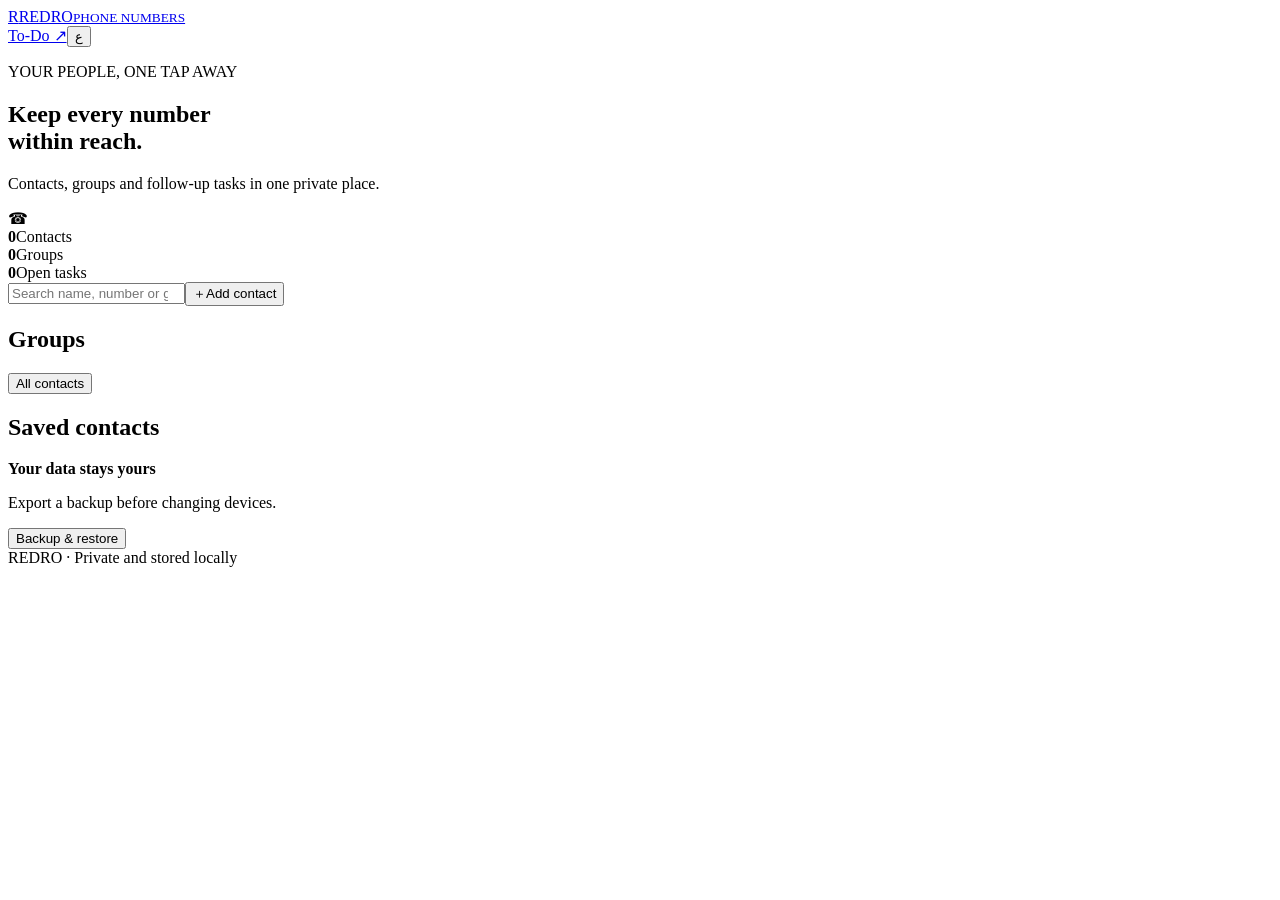
==== phone-numbers-manager/index.html @ ba922f80 "Add Redro Phone Numbers Manager" ====
<!doctype html>
<html lang="en">
<head>
<meta charset="utf-8">
<meta name="viewport" content="width=device-width,initial-scale=1,viewport-fit=cover">
<meta name="theme-color" content="#d92332">
<meta name="description" content="Redro Phone Numbers Manager">
<title>Redro Phone Numbers Manager</title>
<link rel="manifest" href="./manifest.webmanifest">
<link rel="icon" href="./icons/icon.svg" type="image/svg+xml">
<link rel="stylesheet" href="./styles.css">
</head>
<body>
<div class="shell">
<header class="topbar"><a class="brand" href="./"><span class="brandmark">R</span><span>REDRO<small>PHONE NUMBERS</small></span></a><div class="top-actions"><a class="todo-link" href="../">To-Do ↗</a><button id="languageBtn" class="icon-btn" type="button">ع</button><button id="installBtn" class="icon-btn" type="button" hidden>＋</button></div></header>
<main>
<section class="hero"><div><p class="eyebrow" data-i18n="eyebrow">YOUR PEOPLE, ONE TAP AWAY</p><h1 data-i18n="headline">Keep every number<br><span>within reach.</span></h1><p class="sub" data-i18n="subtitle">Contacts, groups and follow-up tasks in one private place.</p></div><div class="hero-mark">☎</div></section>
<section class="stats"><article><b id="totalCount">0</b><span data-i18n="contacts">Contacts</span></article><article><b id="groupCount">0</b><span data-i18n="groups">Groups</span></article><article><b id="openTaskCount">0</b><span data-i18n="openTasks">Open tasks</span></article></section>
<section class="toolbar"><input id="searchInput" type="search" data-i18n-placeholder="search" placeholder="Search name, number or group"><button id="addBtn" class="primary" type="button"><span>＋</span><span data-i18n="addContact">Add contact</span></button></section>
<section class="group-section"><div class="section-title"><h2 data-i18n="groups">Groups</h2><button id="allGroupsBtn" class="text-btn" data-i18n="allGroups">All contacts</button></div><div id="groupChips" class="chips"></div></section>
<section class="contacts-section"><div class="section-title"><h2 data-i18n="savedContacts">Saved contacts</h2><span id="resultsLabel" class="muted"></span></div><div id="contactList" class="contact-list"></div></section>
<section class="backup-row"><div><strong data-i18n="backupTitle">Your data stays yours</strong><p data-i18n="backupDesc">Export a backup before changing devices.</p></div><button id="manageDataBtn" class="secondary" data-i18n="backup">Backup & restore</button></section>
</main>
<footer>REDRO <span>·</span> <span data-i18n="local">Private and stored locally</span></footer>
</div>
<dialog id="contactDialog" class="dialog"><form id="contactForm" method="dialog"><div class="dialog-head"><div><p class="eyebrow" data-i18n="contactDetails">CONTACT DETAILS</p><h2 id="contactDialogTitle" data-i18n="newContact">New contact</h2></div><button type="button" class="close-btn" data-close="contactDialog">×</button></div><input id="contactId" type="hidden"><label><span data-i18n="name">Name</span><input id="nameInput" maxlength="90" required autocomplete="name"></label><label><span data-i18n="phone">Phone number</span><input id="phoneInput" type="tel" maxlength="40" required autocomplete="tel"></label><label><span data-i18n="group">Group</span><input id="groupInput" list="groupOptions" maxlength="50" placeholder="e.g. Printing shops"><datalist id="groupOptions"></datalist></label><label><span data-i18n="notes">Notes (optional)</span><textarea id="notesInput" rows="2" maxlength="300"></textarea></label><p id="formError" class="error"></p><div class="dialog-actions"><button type="button" class="secondary" data-close="contactDialog" data-i18n="cancel">Cancel</button><button type="submit" class="primary" data-i18n="save">Save contact</button></div></form></dialog>
<dialog id="taskDialog" class="dialog"><form id="taskForm" method="dialog"><div class="dialog-head"><div><p class="eyebrow" data-i18n="todoLink">REDRO TO-DO</p><h2 data-i18n="newTask">New follow-up task</h2><p id="taskContactName" class="muted"></p></div><button type="button" class="close-btn" data-close="taskDialog">×</button></div><input id="taskContactId" type="hidden"><label><span data-i18n="taskTitle">What do you need to do?</span><input id="taskTitle" maxlength="160" required></label><div class="field-row"><label><span data-i18n="dueDate">Due date</span><input id="taskDate" type="date"></label><label><span data-i18n="priority">Priority</span><select id="taskPriority"><option value="low">Low</option><option value="medium" selected>Medium</option><option value="high">High</option></select></label></div><p class="task-hint" data-i18n="taskHint">This task will appear in Redro To-Do and stay linked to this contact.</p><div class="dialog-actions"><button type="button" class="secondary" data-close="taskDialog" data-i18n="cancel">Cancel</button><button type="submit" class="primary" data-i18n="addToTodo">Add to To-Do</button></div></form></dialog>
<dialog id="backupDialog" class="dialog"><div class="dialog-head"><div><p class="eyebrow" data-i18n="yourData">YOUR DATA</p><h2 data-i18n="backup">Backup & restore</h2></div><button type="button" class="close-btn" data-close="backupDialog">×</button></div><p class="muted" data-i18n="backupLong">Contacts are stored locally in your browser. Export a backup before switching devices.</p><div class="backup-actions"><button id="exportBtn" class="primary" data-i18n="export">Export backup</button><label class="secondary file-label"><span data-i18n="import">Import backup</span><input id="importInput" type="file" accept=".json,application/json"></label></div><div class="import-mode"><label><input type="radio" name="importMode" value="merge" checked><span data-i18n="merge">Merge with current contacts</span></label><label><input type="radio" name="importMode" value="replace"><span data-i18n="replace">Replace all contacts</span></label></div><p id="backupError" class="error"></p></dialog>
<div id="toast" class="toast" role="status"></div>
<script src="./app.js" defer></script>
</body>
</html>
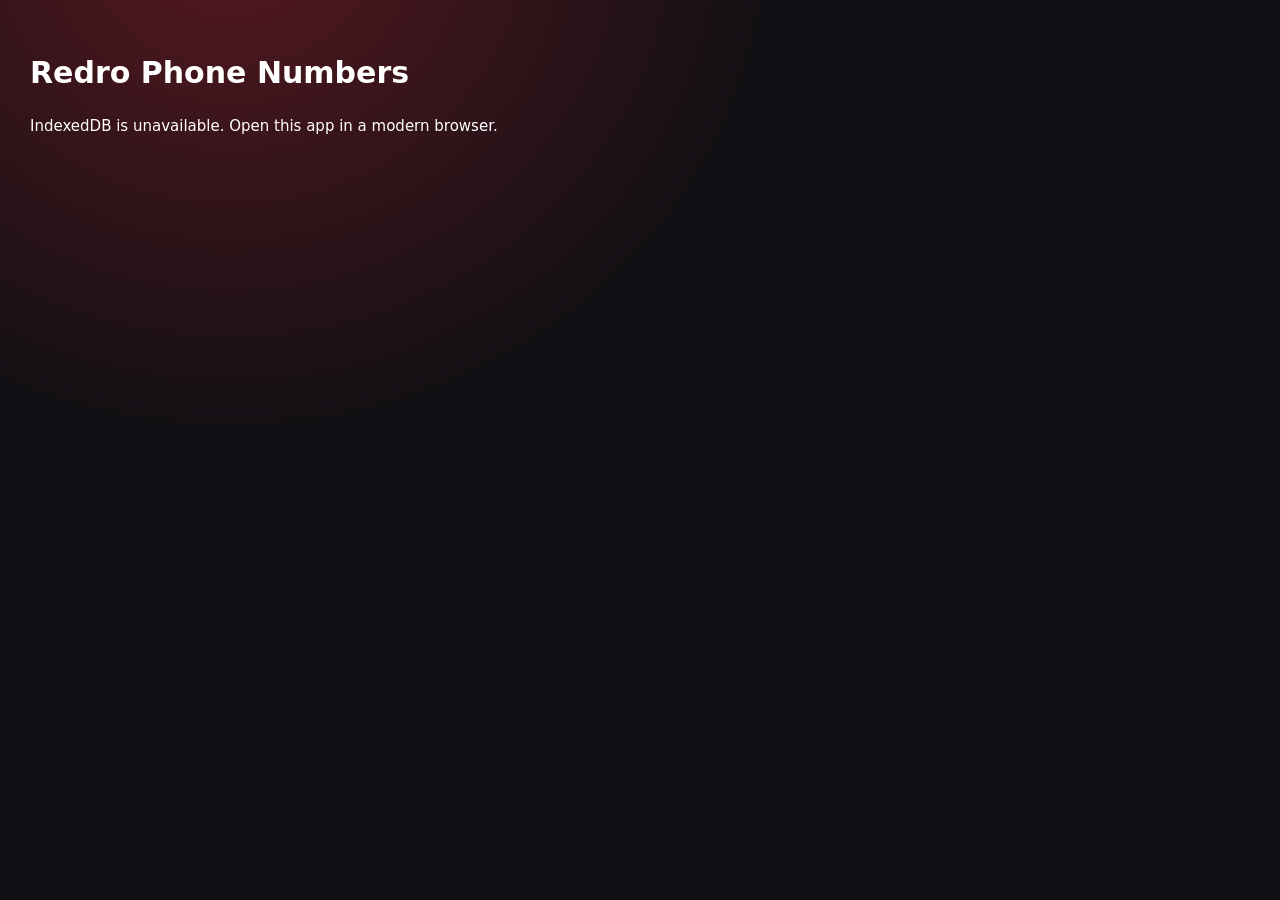
==== commit d21d49f3: "Simplify phone directory fields and add phone contact picker" ====
--- a/phone-numbers-manager/index.html
+++ b/phone-numbers-manager/index.html
@@ -15,15 +15,15 @@
 <header class="topbar"><a class="brand" href="./"><span class="brandmark">R</span><span>REDRO<small>PHONE NUMBERS</small></span></a><div class="top-actions"><a class="todo-link" href="../">To-Do ↗</a><button id="languageBtn" class="icon-btn" type="button">ع</button><button id="installBtn" class="icon-btn" type="button" hidden>＋</button></div></header>
 <main>
 <section class="hero"><div><p class="eyebrow" data-i18n="eyebrow">YOUR PEOPLE, ONE TAP AWAY</p><h1 data-i18n="headline">Keep every number<br><span>within reach.</span></h1><p class="sub" data-i18n="subtitle">Contacts, groups and follow-up tasks in one private place.</p></div><div class="hero-mark">☎</div></section>
-<section class="stats"><article><b id="totalCount">0</b><span data-i18n="contacts">Contacts</span></article><article><b id="groupCount">0</b><span data-i18n="groups">Groups</span></article><article><b id="openTaskCount">0</b><span data-i18n="openTasks">Open tasks</span></article></section>
-<section class="toolbar"><input id="searchInput" type="search" data-i18n-placeholder="search" placeholder="Search name, number or group"><button id="addBtn" class="primary" type="button"><span>＋</span><span data-i18n="addContact">Add contact</span></button></section>
-<section class="group-section"><div class="section-title"><h2 data-i18n="groups">Groups</h2><button id="allGroupsBtn" class="text-btn" data-i18n="allGroups">All contacts</button></div><div id="groupChips" class="chips"></div></section>
+<section class="stats single-stat"><article><b id="totalCount">0</b><span data-i18n="contacts">Contacts</span></article></section>
+<section class="toolbar"><input id="searchInput" type="search" data-i18n-placeholder="search" placeholder="Search name, shop or number"><button id="addBtn" class="primary" type="button"><span>＋</span><span data-i18n="addContact">Add contact</span></button></section>
+
 <section class="contacts-section"><div class="section-title"><h2 data-i18n="savedContacts">Saved contacts</h2><span id="resultsLabel" class="muted"></span></div><div id="contactList" class="contact-list"></div></section>
 <section class="backup-row"><div><strong data-i18n="backupTitle">Your data stays yours</strong><p data-i18n="backupDesc">Export a backup before changing devices.</p></div><button id="manageDataBtn" class="secondary" data-i18n="backup">Backup & restore</button></section>
 </main>
 <footer>REDRO <span>·</span> <span data-i18n="local">Private and stored locally</span></footer>
 </div>
-<dialog id="contactDialog" class="dialog"><form id="contactForm" method="dialog"><div class="dialog-head"><div><p class="eyebrow" data-i18n="contactDetails">CONTACT DETAILS</p><h2 id="contactDialogTitle" data-i18n="newContact">New contact</h2></div><button type="button" class="close-btn" data-close="contactDialog">×</button></div><input id="contactId" type="hidden"><label><span data-i18n="name">Name</span><input id="nameInput" maxlength="90" required autocomplete="name"></label><label><span data-i18n="phone">Phone number</span><input id="phoneInput" type="tel" maxlength="40" required autocomplete="tel"></label><label><span data-i18n="group">Group</span><input id="groupInput" list="groupOptions" maxlength="50" placeholder="e.g. Printing shops"><datalist id="groupOptions"></datalist></label><label><span data-i18n="notes">Notes (optional)</span><textarea id="notesInput" rows="2" maxlength="300"></textarea></label><p id="formError" class="error"></p><div class="dialog-actions"><button type="button" class="secondary" data-close="contactDialog" data-i18n="cancel">Cancel</button><button type="submit" class="primary" data-i18n="save">Save contact</button></div></form></dialog>
+<dialog id="contactDialog" class="dialog"><form id="contactForm" method="dialog"><div class="dialog-head"><div><p class="eyebrow" data-i18n="contactDetails">CONTACT DETAILS</p><h2 id="contactDialogTitle" data-i18n="newContact">New contact</h2></div><button type="button" class="close-btn" data-close="contactDialog">×</button></div><input id="contactId" type="hidden"><div class="picker-row"><button id="pickPhoneContact" type="button" class="secondary" data-i18n="pickPhone">Choose from phone contacts</button><span id="pickerHint" class="muted" data-i18n="pickerHint">Or enter the details manually</span></div><label><span data-i18n="name">Name</span><input id="nameInput" maxlength="90" required autocomplete="name"></label><label><span data-i18n="shopName">Printing shop name</span><input id="shopInput" maxlength="90" autocomplete="organization"></label><label><span data-i18n="phone">Phone number</span><input id="phoneInput" type="tel" maxlength="40" required autocomplete="tel"></label><p id="formError" class="error"></p><div class="dialog-actions"><button type="button" class="secondary" data-close="contactDialog" data-i18n="cancel">Cancel</button><button type="submit" class="primary" data-i18n="save">Save contact</button></div></form></dialog>
 <dialog id="taskDialog" class="dialog"><form id="taskForm" method="dialog"><div class="dialog-head"><div><p class="eyebrow" data-i18n="todoLink">REDRO TO-DO</p><h2 data-i18n="newTask">New follow-up task</h2><p id="taskContactName" class="muted"></p></div><button type="button" class="close-btn" data-close="taskDialog">×</button></div><input id="taskContactId" type="hidden"><label><span data-i18n="taskTitle">What do you need to do?</span><input id="taskTitle" maxlength="160" required></label><div class="field-row"><label><span data-i18n="dueDate">Due date</span><input id="taskDate" type="date"></label><label><span data-i18n="priority">Priority</span><select id="taskPriority"><option value="low">Low</option><option value="medium" selected>Medium</option><option value="high">High</option></select></label></div><p class="task-hint" data-i18n="taskHint">This task will appear in Redro To-Do and stay linked to this contact.</p><div class="dialog-actions"><button type="button" class="secondary" data-close="taskDialog" data-i18n="cancel">Cancel</button><button type="submit" class="primary" data-i18n="addToTodo">Add to To-Do</button></div></form></dialog>
 <dialog id="backupDialog" class="dialog"><div class="dialog-head"><div><p class="eyebrow" data-i18n="yourData">YOUR DATA</p><h2 data-i18n="backup">Backup & restore</h2></div><button type="button" class="close-btn" data-close="backupDialog">×</button></div><p class="muted" data-i18n="backupLong">Contacts are stored locally in your browser. Export a backup before switching devices.</p><div class="backup-actions"><button id="exportBtn" class="primary" data-i18n="export">Export backup</button><label class="secondary file-label"><span data-i18n="import">Import backup</span><input id="importInput" type="file" accept=".json,application/json"></label></div><div class="import-mode"><label><input type="radio" name="importMode" value="merge" checked><span data-i18n="merge">Merge with current contacts</span></label><label><input type="radio" name="importMode" value="replace"><span data-i18n="replace">Replace all contacts</span></label></div><p id="backupError" class="error"></p></dialog>
 <div id="toast" class="toast" role="status"></div>
--- a/phone-numbers-manager/styles.css
+++ b/phone-numbers-manager/styles.css
@@ -0,0 +1 @@
+:root{color-scheme:dark;--bg:#101014;--panel:#1b1b22;--panel2:#25252e;--text:#f6f6f8;--muted:#a3a3b0;--line:#34343e;--red:#e12b3a;--green:#4acb91;--shadow:0 20px 60px #0006}*{box-sizing:border-box}body{margin:0;background:radial-gradient(ellipse at 18% -8%,#571820 0,transparent 38%),var(--bg);color:var(--text);font:15px/1.5 system-ui,-apple-system,Segoe UI,sans-serif;min-height:100vh}button,input,textarea,select{font:inherit}button,a{ -webkit-tap-highlight-color:transparent}button{cursor:pointer;color:inherit}.shell{max-width:980px;margin:auto;padding:20px clamp(15px,3vw,32px) 35px}.topbar,.brand,.top-actions,.section-title,.toolbar,.contact-card,.contact-actions,.dialog-head,.dialog-actions,.backup-row{display:flex;align-items:center}.topbar,.section-title,.dialog-head,.backup-row{justify-content:space-between}.topbar{margin-bottom:42px}.brand{gap:10px;color:var(--text);text-decoration:none;font-weight:950;letter-spacing:2px}.brandmark{width:42px;height:42px;display:grid;place-items:center;border-radius:14px;background:var(--red);font-size:24px;box-shadow:0 8px 25px #e12b3a55}.brand small{display:block;color:var(--muted);font-size:9px;letter-spacing:2.4px}.top-actions{gap:9px}.todo-link,.icon-btn,.secondary,.text-btn{border:1px solid var(--line);background:var(--panel);border-radius:12px;padding:10px 13px;color:var(--text);text-decoration:none}.icon-btn{min-width:42px}.hero{display:flex;align-items:center;justify-content:space-between;gap:20px;margin-bottom:25px}.eyebrow{font-size:10px;font-weight:850;letter-spacing:2px;color:#ff6975;margin:0 0 8px}.hero h1{font-size:clamp(32px,6vw,51px);line-height:1.06;letter-spacing:-1.8px;margin:0 0 12px}.hero h1 span{color:#ff4d5b}.sub,.muted{color:var(--muted)}.sub{margin:0;max-width:460px}.hero-mark{width:94px;height:94px;flex:none;border-radius:28px;display:grid;place-items:center;background:#e12b3a1d;color:#ff6470;font-size:43px;transform:rotate(5deg)}.stats{display:grid;grid-template-columns:repeat(3,1fr);gap:11px;margin:28px 0}.stats article{background:var(--panel);border:1px solid var(--line);border-radius:16px;padding:14px 17px}.stats b{display:block;font-size:26px}.stats span{color:var(--muted);font-size:12px}.toolbar{gap:10px;margin:22px 0 28px}.toolbar input{flex:1;min-width:0}.toolbar input,input,textarea,select{background:var(--panel);border:1px solid var(--line);border-radius:12px;color:var(--text);padding:12px 14px;outline:none}.toolbar input:focus,input:focus,textarea:focus,select:focus{border-color:var(--red);box-shadow:0 0 0 3px #e12b3a22}.primary{border:0;border-radius:12px;background:var(--red);color:#fff;font-weight:800;padding:12px 16px;box-shadow:0 7px 18px #e12b3a30}.primary span:first-child{font-size:18px}.section-title{margin-bottom:12px}.section-title h2{font-size:19px;margin:0}.text-btn{background:transparent;padding:6px 10px;color:var(--muted);font-size:12px}.chips{display:flex;gap:8px;flex-wrap:wrap;margin-bottom:27px}.chip{border:1px solid var(--line);background:var(--panel);color:var(--muted);padding:8px 12px;border-radius:999px;font-size:12px}.chip.active{background:#e12b3a25;border-color:var(--red);color:#fff}.chip span{opacity:.7;margin-inline-start:5px}.contact-list{display:grid;gap:11px}.contact-card{gap:13px;align-items:flex-start;background:var(--panel);border:1px solid var(--line);border-radius:17px;padding:15px;min-width:0}.avatar{width:43px;height:43px;flex:none;display:grid;place-items:center;border-radius:14px;background:#e12b3a24;color:#ff6a75;font-weight:900;font-size:18px}.contact-info{flex:1;min-width:0}.contact-name{font-weight:800;overflow-wrap:anywhere}.contact-phone{font-size:13px;color:var(--muted);direction:ltr;text-align:start;margin-top:2px}.contact-meta{display:flex;flex-wrap:wrap;gap:6px;margin-top:7px}.group-tag,.note-tag,.task-count{font-size:11px;padding:4px 8px;border-radius:8px;background:var(--panel2);color:var(--muted)}.task-count{color:#8fe0b8;background:#45c98a1a}.contact-actions{gap:6px;flex:none}.call-btn,.small-action{width:37px;height:37px;display:grid;place-items:center;border-radius:11px;border:1px solid var(--line);background:var(--panel2);color:var(--text);text-decoration:none}.call-btn{background:var(--red);border-color:var(--red);font-size:17px}.small-action{font-size:17px}.contact-tasks{margin:10px 0 0;padding-top:9px;border-top:1px solid var(--line);display:grid;gap:5px}.linked-task{display:flex;align-items:center;gap:7px;font-size:12px;color:var(--muted)}.linked-task.done{text-decoration:line-through;opacity:.6}.task-dot{width:7px;height:7px;border-radius:50%;background:var(--green);flex:none}.empty-state{padding:34px 15px;text-align:center;border:1px dashed var(--line);border-radius:17px;color:var(--muted)}.empty-state strong{display:block;color:var(--text);font-size:17px}.empty-state p{margin:5px 0 0;font-size:13px}.backup-row{gap:15px;background:var(--panel);border:1px solid var(--line);border-radius:16px;padding:15px;margin-top:27px}.backup-row p{margin:3px 0 0;color:var(--muted);font-size:12px}.secondary{font-weight:700}.backup-row .secondary{white-space:nowrap}footer{text-align:center;color:var(--muted);font-size:10px;letter-spacing:2px;padding:30px 0 8px}footer span:first-child{color:var(--red)}.dialog{width:min(520px,calc(100% - 24px));max-height:90vh;overflow:auto;border:1px solid var(--line);border-radius:22px;background:var(--panel);color:var(--text);padding:22px;box-shadow:var(--shadow)}.dialog::backdrop{background:#000b;backdrop-filter:blur(4px)}.dialog-head{gap:12px;margin-bottom:17px}.dialog-head h2{margin:0;font-size:23px}.close-btn{border:1px solid var(--line);background:var(--panel2);color:var(--text);border-radius:10px;width:36px;height:36px;font-size:22px}.dialog form>label,.field-row label{display:grid;gap:7px;margin:13px 0;color:var(--muted);font-size:12px}.dialog input,.dialog textarea,.dialog select{width:100%}.field-row{display:grid;grid-template-columns:1fr 1fr;gap:10px}.dialog-actions{gap:10px;margin-top:20px}.dialog-actions button{flex:1}.error{color:#ff7780;font-size:12px;min-height:16px}.task-hint{font-size:12px;color:var(--muted);background:var(--panel2);border-radius:11px;padding:10px}.backup-actions{display:flex;gap:10px;margin:20px 0}.backup-actions>*{flex:1;text-align:center}.file-label{display:grid;place-items:center;cursor:pointer}.file-label input{display:none}.import-mode{display:grid;gap:10px;font-size:13px;color:var(--muted)}.import-mode label{display:flex;align-items:center;gap:8px}.import-mode input{accent-color:var(--red)}.toast{position:fixed;bottom:22px;left:50%;transform:translate(-50%,20px);opacity:0;pointer-events:none;background:#292930;border:1px solid var(--line);border-radius:12px;padding:11px 16px;box-shadow:var(--shadow);transition:opacity .18s,transform .18s;z-index:20}.toast.show{opacity:1;transform:translate(-50%,0)}[hidden]{display:none!important}body[dir=rtl] .contact-phone{ text-align:right}@media(max-width:540px){.shell{padding:15px 13px 25px}.topbar{margin-bottom:30px}.hero-mark{width:70px;height:70px;font-size:32px;border-radius:22px}.hero h1{font-size:35px}.stats{gap:7px}.stats article{padding:11px 10px}.stats b{font-size:22px}.stats span{font-size:10px}.toolbar{flex-wrap:wrap}.toolbar input{flex-basis:100%}.toolbar .primary{width:100%}.contact-card{gap:9px;padding:12px}.avatar{width:36px;height:36px}.contact-actions{gap:4px}.call-btn,.small-action{width:33px;height:35px}.backup-row{align-items:flex-start;flex-direction:column}.backup-row .secondary{width:100%}.field-row{grid-template-columns:1fr}.backup-actions{flex-direction:column}}@media(prefers-reduced-motion:reduce){*,*::before,*::after{animation:none!important;transition:none!important;scroll-behavior:auto!important}}
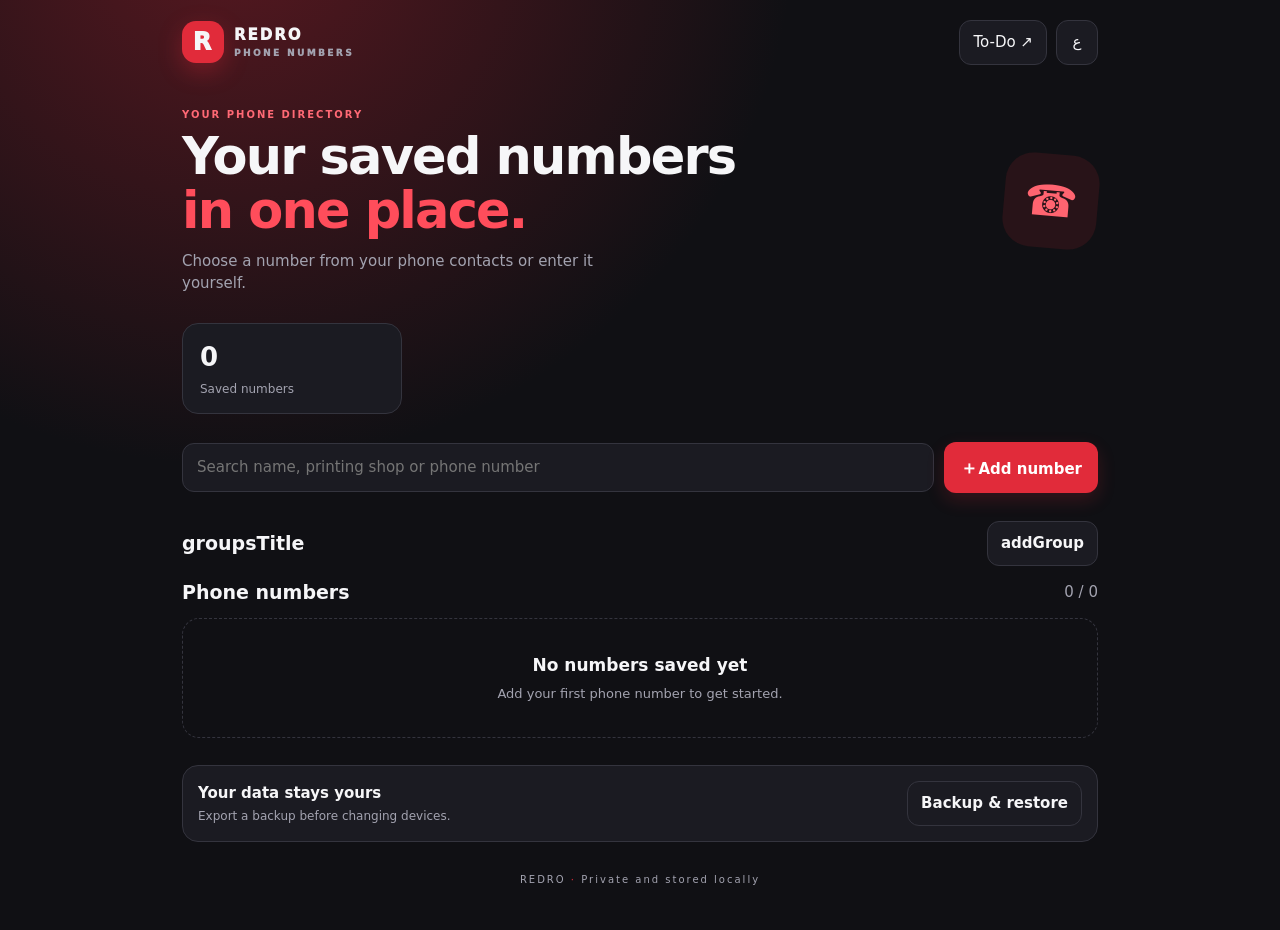
==== commit 73be1715: "Add independent groups UI and optional group selector" ====
--- a/phone-numbers-manager/index.html
+++ b/phone-numbers-manager/index.html
@@ -18,12 +18,13 @@
 <section class="stats single-stat"><article><b id="totalCount">0</b><span data-i18n="contacts">Contacts</span></article></section>
 <section class="toolbar"><input id="searchInput" type="search" data-i18n-placeholder="search" placeholder="Search name, shop or number"><button id="addBtn" class="primary" type="button"><span>＋</span><span data-i18n="addContact">Add contact</span></button></section>
 
+<section class="groups-section"><div class="section-title"><h2 data-i18n="groupsTitle">Groups</h2><button id="addGroupBtn" class="secondary" type="button" data-i18n="addGroup">＋ New group</button></div><div id="groupList" class="group-list"></div></section>
 <section class="contacts-section"><div class="section-title"><h2 data-i18n="savedContacts">Saved contacts</h2><span id="resultsLabel" class="muted"></span></div><div id="contactList" class="contact-list"></div></section>
 <section class="backup-row"><div><strong data-i18n="backupTitle">Your data stays yours</strong><p data-i18n="backupDesc">Export a backup before changing devices.</p></div><button id="manageDataBtn" class="secondary" data-i18n="backup">Backup & restore</button></section>
 </main>
 <footer>REDRO <span>·</span> <span data-i18n="local">Private and stored locally</span></footer>
 </div>
-<dialog id="contactDialog" class="dialog"><form id="contactForm" method="dialog"><div class="dialog-head"><div><p class="eyebrow" data-i18n="contactDetails">CONTACT DETAILS</p><h2 id="contactDialogTitle" data-i18n="newContact">New contact</h2></div><button type="button" class="close-btn" data-close="contactDialog">×</button></div><input id="contactId" type="hidden"><div class="picker-row"><button id="pickPhoneContact" type="button" class="secondary" data-i18n="pickPhone">Choose from phone contacts</button><span id="pickerHint" class="muted" data-i18n="pickerHint">Or enter the details manually</span></div><label><span data-i18n="name">Name</span><input id="nameInput" maxlength="90" required autocomplete="name"></label><label><span data-i18n="shopName">Printing shop name</span><input id="shopInput" maxlength="90" autocomplete="organization"></label><label><span data-i18n="phone">Phone number</span><input id="phoneInput" type="tel" maxlength="40" required autocomplete="tel"></label><p id="formError" class="error"></p><div class="dialog-actions"><button type="button" class="secondary" data-close="contactDialog" data-i18n="cancel">Cancel</button><button type="submit" class="primary" data-i18n="save">Save contact</button></div></form></dialog>
+<dialog id="contactDialog" class="dialog"><form id="contactForm" method="dialog"><div class="dialog-head"><div><p class="eyebrow" data-i18n="contactDetails">CONTACT DETAILS</p><h2 id="contactDialogTitle" data-i18n="newContact">New contact</h2></div><button type="button" class="close-btn" data-close="contactDialog">×</button></div><input id="contactId" type="hidden"><div class="picker-row"><button id="pickPhoneContact" type="button" class="secondary" data-i18n="pickPhone">Choose from phone contacts</button><span id="pickerHint" class="muted" data-i18n="pickerHint">Or enter the details manually</span></div><label><span data-i18n="name">Name</span><input id="nameInput" maxlength="90" required autocomplete="name"></label><label><span data-i18n="shopName">Printing shop name</span><input id="shopInput" maxlength="90" autocomplete="organization"></label><label><span data-i18n="phone">Phone number</span><input id="phoneInput" type="tel" maxlength="40" required autocomplete="tel"></label><label><span data-i18n="chooseGroup">Group (optional)</span><select id="groupSelect"></select></label><p id="formError" class="error"></p><div class="dialog-actions"><button type="button" class="secondary" data-close="contactDialog" data-i18n="cancel">Cancel</button><button type="submit" class="primary" data-i18n="save">Save contact</button></div></form></dialog>
 <dialog id="taskDialog" class="dialog"><form id="taskForm" method="dialog"><div class="dialog-head"><div><p class="eyebrow" data-i18n="todoLink">REDRO TO-DO</p><h2 data-i18n="newTask">New follow-up task</h2><p id="taskContactName" class="muted"></p></div><button type="button" class="close-btn" data-close="taskDialog">×</button></div><input id="taskContactId" type="hidden"><label><span data-i18n="taskTitle">What do you need to do?</span><input id="taskTitle" maxlength="160" required></label><div class="field-row"><label><span data-i18n="dueDate">Due date</span><input id="taskDate" type="date"></label><label><span data-i18n="priority">Priority</span><select id="taskPriority"><option value="low">Low</option><option value="medium" selected>Medium</option><option value="high">High</option></select></label></div><p class="task-hint" data-i18n="taskHint">This task will appear in Redro To-Do and stay linked to this contact.</p><div class="dialog-actions"><button type="button" class="secondary" data-close="taskDialog" data-i18n="cancel">Cancel</button><button type="submit" class="primary" data-i18n="addToTodo">Add to To-Do</button></div></form></dialog>
 <dialog id="backupDialog" class="dialog"><div class="dialog-head"><div><p class="eyebrow" data-i18n="yourData">YOUR DATA</p><h2 data-i18n="backup">Backup & restore</h2></div><button type="button" class="close-btn" data-close="backupDialog">×</button></div><p class="muted" data-i18n="backupLong">Contacts are stored locally in your browser. Export a backup before switching devices.</p><div class="backup-actions"><button id="exportBtn" class="primary" data-i18n="export">Export backup</button><label class="secondary file-label"><span data-i18n="import">Import backup</span><input id="importInput" type="file" accept=".json,application/json"></label></div><div class="import-mode"><label><input type="radio" name="importMode" value="merge" checked><span data-i18n="merge">Merge with current contacts</span></label><label><input type="radio" name="importMode" value="replace"><span data-i18n="replace">Replace all contacts</span></label></div><p id="backupError" class="error"></p></dialog>
 <div id="toast" class="toast" role="status"></div>
--- a/phone-numbers-manager/styles.css
+++ b/phone-numbers-manager/styles.css
@@ -1 +1 @@
-:root{color-scheme:dark;--bg:#101014;--panel:#1b1b22;--panel2:#25252e;--text:#f6f6f8;--muted:#a3a3b0;--line:#34343e;--red:#e12b3a;--green:#4acb91;--shadow:0 20px 60px #0006}*{box-sizing:border-box}body{margin:0;background:radial-gradient(ellipse at 18% -8%,#571820 0,transparent 38%),var(--bg);color:var(--text);font:15px/1.5 system-ui,-apple-system,Segoe UI,sans-serif;min-height:100vh}button,input,textarea,select{font:inherit}button,a{ -webkit-tap-highlight-color:transparent}button{cursor:pointer;color:inherit}.shell{max-width:980px;margin:auto;padding:20px clamp(15px,3vw,32px) 35px}.topbar,.brand,.top-actions,.section-title,.toolbar,.contact-card,.contact-actions,.dialog-head,.dialog-actions,.backup-row{display:flex;align-items:center}.topbar,.section-title,.dialog-head,.backup-row{justify-content:space-between}.topbar{margin-bottom:42px}.brand{gap:10px;color:var(--text);text-decoration:none;font-weight:950;letter-spacing:2px}.brandmark{width:42px;height:42px;display:grid;place-items:center;border-radius:14px;background:var(--red);font-size:24px;box-shadow:0 8px 25px #e12b3a55}.brand small{display:block;color:var(--muted);font-size:9px;letter-spacing:2.4px}.top-actions{gap:9px}.todo-link,.icon-btn,.secondary,.text-btn{border:1px solid var(--line);background:var(--panel);border-radius:12px;padding:10px 13px;color:var(--text);text-decoration:none}.icon-btn{min-width:42px}.hero{display:flex;align-items:center;justify-content:space-between;gap:20px;margin-bottom:25px}.eyebrow{font-size:10px;font-weight:850;letter-spacing:2px;color:#ff6975;margin:0 0 8px}.hero h1{font-size:clamp(32px,6vw,51px);line-height:1.06;letter-spacing:-1.8px;margin:0 0 12px}.hero h1 span{color:#ff4d5b}.sub,.muted{color:var(--muted)}.sub{margin:0;max-width:460px}.hero-mark{width:94px;height:94px;flex:none;border-radius:28px;display:grid;place-items:center;background:#e12b3a1d;color:#ff6470;font-size:43px;transform:rotate(5deg)}.stats{display:grid;grid-template-columns:repeat(3,1fr);gap:11px;margin:28px 0}.stats article{background:var(--panel);border:1px solid var(--line);border-radius:16px;padding:14px 17px}.stats b{display:block;font-size:26px}.stats span{color:var(--muted);font-size:12px}.toolbar{gap:10px;margin:22px 0 28px}.toolbar input{flex:1;min-width:0}.toolbar input,input,textarea,select{background:var(--panel);border:1px solid var(--line);border-radius:12px;color:var(--text);padding:12px 14px;outline:none}.toolbar input:focus,input:focus,textarea:focus,select:focus{border-color:var(--red);box-shadow:0 0 0 3px #e12b3a22}.primary{border:0;border-radius:12px;background:var(--red);color:#fff;font-weight:800;padding:12px 16px;box-shadow:0 7px 18px #e12b3a30}.primary span:first-child{font-size:18px}.section-title{margin-bottom:12px}.section-title h2{font-size:19px;margin:0}.text-btn{background:transparent;padding:6px 10px;color:var(--muted);font-size:12px}.chips{display:flex;gap:8px;flex-wrap:wrap;margin-bottom:27px}.chip{border:1px solid var(--line);background:var(--panel);color:var(--muted);padding:8px 12px;border-radius:999px;font-size:12px}.chip.active{background:#e12b3a25;border-color:var(--red);color:#fff}.chip span{opacity:.7;margin-inline-start:5px}.contact-list{display:grid;gap:11px}.contact-card{gap:13px;align-items:flex-start;background:var(--panel);border:1px solid var(--line);border-radius:17px;padding:15px;min-width:0}.avatar{width:43px;height:43px;flex:none;display:grid;place-items:center;border-radius:14px;background:#e12b3a24;color:#ff6a75;font-weight:900;font-size:18px}.contact-info{flex:1;min-width:0}.contact-name{font-weight:800;overflow-wrap:anywhere}.contact-phone{font-size:13px;color:var(--muted);direction:ltr;text-align:start;margin-top:2px}.contact-meta{display:flex;flex-wrap:wrap;gap:6px;margin-top:7px}.group-tag,.note-tag,.task-count{font-size:11px;padding:4px 8px;border-radius:8px;background:var(--panel2);color:var(--muted)}.task-count{color:#8fe0b8;background:#45c98a1a}.contact-actions{gap:6px;flex:none}.call-btn,.small-action{width:37px;height:37px;display:grid;place-items:center;border-radius:11px;border:1px solid var(--line);background:var(--panel2);color:var(--text);text-decoration:none}.call-btn{background:var(--red);border-color:var(--red);font-size:17px}.small-action{font-size:17px}.contact-tasks{margin:10px 0 0;padding-top:9px;border-top:1px solid var(--line);display:grid;gap:5px}.linked-task{display:flex;align-items:center;gap:7px;font-size:12px;color:var(--muted)}.linked-task.done{text-decoration:line-through;opacity:.6}.task-dot{width:7px;height:7px;border-radius:50%;background:var(--green);flex:none}.empty-state{padding:34px 15px;text-align:center;border:1px dashed var(--line);border-radius:17px;color:var(--muted)}.empty-state strong{display:block;color:var(--text);font-size:17px}.empty-state p{margin:5px 0 0;font-size:13px}.backup-row{gap:15px;background:var(--panel);border:1px solid var(--line);border-radius:16px;padding:15px;margin-top:27px}.backup-row p{margin:3px 0 0;color:var(--muted);font-size:12px}.secondary{font-weight:700}.backup-row .secondary{white-space:nowrap}footer{text-align:center;color:var(--muted);font-size:10px;letter-spacing:2px;padding:30px 0 8px}footer span:first-child{color:var(--red)}.dialog{width:min(520px,calc(100% - 24px));max-height:90vh;overflow:auto;border:1px solid var(--line);border-radius:22px;background:var(--panel);color:var(--text);padding:22px;box-shadow:var(--shadow)}.dialog::backdrop{background:#000b;backdrop-filter:blur(4px)}.dialog-head{gap:12px;margin-bottom:17px}.dialog-head h2{margin:0;font-size:23px}.close-btn{border:1px solid var(--line);background:var(--panel2);color:var(--text);border-radius:10px;width:36px;height:36px;font-size:22px}.dialog form>label,.field-row label{display:grid;gap:7px;margin:13px 0;color:var(--muted);font-size:12px}.dialog input,.dialog textarea,.dialog select{width:100%}.field-row{display:grid;grid-template-columns:1fr 1fr;gap:10px}.dialog-actions{gap:10px;margin-top:20px}.dialog-actions button{flex:1}.error{color:#ff7780;font-size:12px;min-height:16px}.task-hint{font-size:12px;color:var(--muted);background:var(--panel2);border-radius:11px;padding:10px}.backup-actions{display:flex;gap:10px;margin:20px 0}.backup-actions>*{flex:1;text-align:center}.file-label{display:grid;place-items:center;cursor:pointer}.file-label input{display:none}.import-mode{display:grid;gap:10px;font-size:13px;color:var(--muted)}.import-mode label{display:flex;align-items:center;gap:8px}.import-mode input{accent-color:var(--red)}.toast{position:fixed;bottom:22px;left:50%;transform:translate(-50%,20px);opacity:0;pointer-events:none;background:#292930;border:1px solid var(--line);border-radius:12px;padding:11px 16px;box-shadow:var(--shadow);transition:opacity .18s,transform .18s;z-index:20}.toast.show{opacity:1;transform:translate(-50%,0)}[hidden]{display:none!important}body[dir=rtl] .contact-phone{ text-align:right}@media(max-width:540px){.shell{padding:15px 13px 25px}.topbar{margin-bottom:30px}.hero-mark{width:70px;height:70px;font-size:32px;border-radius:22px}.hero h1{font-size:35px}.stats{gap:7px}.stats article{padding:11px 10px}.stats b{font-size:22px}.stats span{font-size:10px}.toolbar{flex-wrap:wrap}.toolbar input{flex-basis:100%}.toolbar .primary{width:100%}.contact-card{gap:9px;padding:12px}.avatar{width:36px;height:36px}.contact-actions{gap:4px}.call-btn,.small-action{width:33px;height:35px}.backup-row{align-items:flex-start;flex-direction:column}.backup-row .secondary{width:100%}.field-row{grid-template-columns:1fr}.backup-actions{flex-direction:column}}@media(prefers-reduced-motion:reduce){*,*::before,*::after{animation:none!important;transition:none!important;scroll-behavior:auto!important}}+:root{color-scheme:dark;--bg:#101014;--panel:#1b1b22;--panel2:#25252e;--text:#f6f6f8;--muted:#a3a3b0;--line:#34343e;--red:#e12b3a;--green:#4acb91;--shadow:0 20px 60px #0006}*{box-sizing:border-box}body{margin:0;background:radial-gradient(ellipse at 18% -8%,#571820 0,transparent 38%),var(--bg);color:var(--text);font:15px/1.5 system-ui,-apple-system,Segoe UI,sans-serif;min-height:100vh}button,input,textarea,select{font:inherit}button,a{ -webkit-tap-highlight-color:transparent}button{cursor:pointer;color:inherit}.shell{max-width:980px;margin:auto;padding:20px clamp(15px,3vw,32px) 35px}.topbar,.brand,.top-actions,.section-title,.toolbar,.contact-card,.contact-actions,.dialog-head,.dialog-actions,.backup-row{display:flex;align-items:center}.topbar,.section-title,.dialog-head,.backup-row{justify-content:space-between}.topbar{margin-bottom:42px}.brand{gap:10px;color:var(--text);text-decoration:none;font-weight:950;letter-spacing:2px}.brandmark{width:42px;height:42px;display:grid;place-items:center;border-radius:14px;background:var(--red);font-size:24px;box-shadow:0 8px 25px #e12b3a55}.brand small{display:block;color:var(--muted);font-size:9px;letter-spacing:2.4px}.top-actions{gap:9px}.todo-link,.icon-btn,.secondary,.text-btn{border:1px solid var(--line);background:var(--panel);border-radius:12px;padding:10px 13px;color:var(--text);text-decoration:none}.icon-btn{min-width:42px}.hero{display:flex;align-items:center;justify-content:space-between;gap:20px;margin-bottom:25px}.eyebrow{font-size:10px;font-weight:850;letter-spacing:2px;color:#ff6975;margin:0 0 8px}.hero h1{font-size:clamp(32px,6vw,51px);line-height:1.06;letter-spacing:-1.8px;margin:0 0 12px}.hero h1 span{color:#ff4d5b}.sub,.muted{color:var(--muted)}.sub{margin:0;max-width:460px}.hero-mark{width:94px;height:94px;flex:none;border-radius:28px;display:grid;place-items:center;background:#e12b3a1d;color:#ff6470;font-size:43px;transform:rotate(5deg)}.stats{display:grid;grid-template-columns:1fr;gap:11px;margin:28px 0}.stats article{max-width:220px}.picker-row{display:flex;align-items:center;gap:10px;flex-wrap:wrap;margin:8px 0 15px}.picker-row .muted{font-size:11px}.contact-shop{font-size:13px;color:#ff737d;margin-top:3px}.contact-phone{margin-top:3px}.stats article{background:var(--panel);border:1px solid var(--line);border-radius:16px;padding:14px 17px}.stats b{display:block;font-size:26px}.stats span{color:var(--muted);font-size:12px}.toolbar{gap:10px;margin:22px 0 28px}.toolbar input{flex:1;min-width:0}.toolbar input,input,textarea,select{background:var(--panel);border:1px solid var(--line);border-radius:12px;color:var(--text);padding:12px 14px;outline:none}.toolbar input:focus,input:focus,textarea:focus,select:focus{border-color:var(--red);box-shadow:0 0 0 3px #e12b3a22}.primary{border:0;border-radius:12px;background:var(--red);color:#fff;font-weight:800;padding:12px 16px;box-shadow:0 7px 18px #e12b3a30}.primary span:first-child{font-size:18px}.section-title{margin-bottom:12px}.section-title h2{font-size:19px;margin:0}.text-btn{background:transparent;padding:6px 10px;color:var(--muted);font-size:12px}.chips{display:flex;gap:8px;flex-wrap:wrap;margin-bottom:27px}.chip{border:1px solid var(--line);background:var(--panel);color:var(--muted);padding:8px 12px;border-radius:999px;font-size:12px}.chip.active{background:#e12b3a25;border-color:var(--red);color:#fff}.chip span{opacity:.7;margin-inline-start:5px}.contact-list{display:grid;gap:11px}.contact-card{gap:13px;align-items:flex-start;background:var(--panel);border:1px solid var(--line);border-radius:17px;padding:15px;min-width:0}.avatar{width:43px;height:43px;flex:none;display:grid;place-items:center;border-radius:14px;background:#e12b3a24;color:#ff6a75;font-weight:900;font-size:18px}.contact-info{flex:1;min-width:0}.contact-name{font-weight:800;overflow-wrap:anywhere}.contact-phone{font-size:13px;color:var(--muted);direction:ltr;text-align:start;margin-top:2px}.contact-meta{display:flex;flex-wrap:wrap;gap:6px;margin-top:7px}.group-tag,.note-tag,.task-count{font-size:11px;padding:4px 8px;border-radius:8px;background:var(--panel2);color:var(--muted)}.task-count{color:#8fe0b8;background:#45c98a1a}.contact-actions{gap:6px;flex:none}.call-btn,.small-action{width:37px;height:37px;display:grid;place-items:center;border-radius:11px;border:1px solid var(--line);background:var(--panel2);color:var(--text);text-decoration:none}.call-btn{background:var(--red);border-color:var(--red);font-size:17px}.small-action{font-size:17px}.contact-tasks{margin:10px 0 0;padding-top:9px;border-top:1px solid var(--line);display:grid;gap:5px}.linked-task{display:flex;align-items:center;gap:7px;font-size:12px;color:var(--muted)}.linked-task.done{text-decoration:line-through;opacity:.6}.task-dot{width:7px;height:7px;border-radius:50%;background:var(--green);flex:none}.empty-state{padding:34px 15px;text-align:center;border:1px dashed var(--line);border-radius:17px;color:var(--muted)}.empty-state strong{display:block;color:var(--text);font-size:17px}.empty-state p{margin:5px 0 0;font-size:13px}.backup-row{gap:15px;background:var(--panel);border:1px solid var(--line);border-radius:16px;padding:15px;margin-top:27px}.backup-row p{margin:3px 0 0;color:var(--muted);font-size:12px}.secondary{font-weight:700}.backup-row .secondary{white-space:nowrap}footer{text-align:center;color:var(--muted);font-size:10px;letter-spacing:2px;padding:30px 0 8px}footer span:first-child{color:var(--red)}.dialog{width:min(520px,calc(100% - 24px));max-height:90vh;overflow:auto;border:1px solid var(--line);border-radius:22px;background:var(--panel);color:var(--text);padding:22px;box-shadow:var(--shadow)}.dialog::backdrop{background:#000b;backdrop-filter:blur(4px)}.dialog-head{gap:12px;margin-bottom:17px}.dialog-head h2{margin:0;font-size:23px}.close-btn{border:1px solid var(--line);background:var(--panel2);color:var(--text);border-radius:10px;width:36px;height:36px;font-size:22px}.dialog form>label,.field-row label{display:grid;gap:7px;margin:13px 0;color:var(--muted);font-size:12px}.dialog input,.dialog textarea,.dialog select{width:100%}.field-row{display:grid;grid-template-columns:1fr 1fr;gap:10px}.dialog-actions{gap:10px;margin-top:20px}.dialog-actions button{flex:1}.error{color:#ff7780;font-size:12px;min-height:16px}.task-hint{font-size:12px;color:var(--muted);background:var(--panel2);border-radius:11px;padding:10px}.backup-actions{display:flex;gap:10px;margin:20px 0}.backup-actions>*{flex:1;text-align:center}.file-label{display:grid;place-items:center;cursor:pointer}.file-label input{display:none}.import-mode{display:grid;gap:10px;font-size:13px;color:var(--muted)}.import-mode label{display:flex;align-items:center;gap:8px}.import-mode input{accent-color:var(--red)}.toast{position:fixed;bottom:22px;left:50%;transform:translate(-50%,20px);opacity:0;pointer-events:none;background:#292930;border:1px solid var(--line);border-radius:12px;padding:11px 16px;box-shadow:var(--shadow);transition:opacity .18s,transform .18s;z-index:20}.toast.show{opacity:1;transform:translate(-50%,0)}[hidden]{display:none!important}body[dir=rtl] .contact-phone{ text-align:right}@media(max-width:540px){.picker-row{align-items:flex-start;flex-direction:column}.shell{padding:15px 13px 25px}.topbar{margin-bottom:30px}.hero-mark{width:70px;height:70px;font-size:32px;border-radius:22px}.hero h1{font-size:35px}.stats{gap:7px}.stats article{padding:11px 10px}.stats b{font-size:22px}.stats span{font-size:10px}.toolbar{flex-wrap:wrap}.toolbar input{flex-basis:100%}.toolbar .primary{width:100%}.contact-card{gap:9px;padding:12px}.avatar{width:36px;height:36px}.contact-actions{gap:4px}.call-btn,.small-action{width:33px;height:35px}.backup-row{align-items:flex-start;flex-direction:column}.backup-row .secondary{width:100%}.field-row{grid-template-columns:1fr}.backup-actions{flex-direction:column}}@media(prefers-reduced-motion:reduce){*,*::before,*::after{animation:none!important;transition:none!important;scroll-behavior:auto!important}}
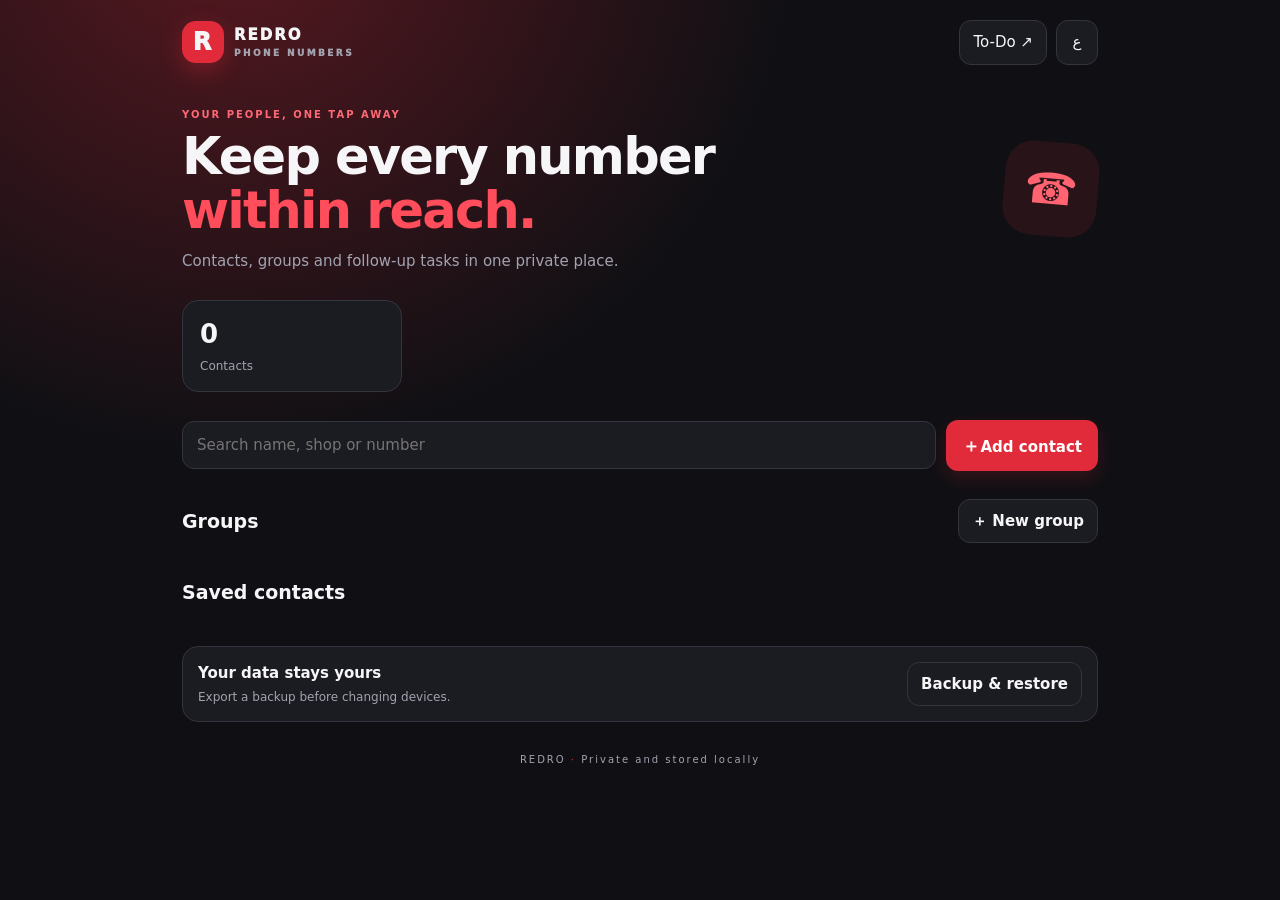
==== commit 6174aa44: "Remove unused follow-up task dialog" ====
--- a/phone-numbers-manager/index.html
+++ b/phone-numbers-manager/index.html
@@ -25,7 +25,6 @@
 <footer>REDRO <span>·</span> <span data-i18n="local">Private and stored locally</span></footer>
 </div>
 <dialog id="contactDialog" class="dialog"><form id="contactForm" method="dialog"><div class="dialog-head"><div><p class="eyebrow" data-i18n="contactDetails">CONTACT DETAILS</p><h2 id="contactDialogTitle" data-i18n="newContact">New contact</h2></div><button type="button" class="close-btn" data-close="contactDialog">×</button></div><input id="contactId" type="hidden"><div class="picker-row"><button id="pickPhoneContact" type="button" class="secondary" data-i18n="pickPhone">Choose from phone contacts</button><span id="pickerHint" class="muted" data-i18n="pickerHint">Or enter the details manually</span></div><label><span data-i18n="name">Name</span><input id="nameInput" maxlength="90" required autocomplete="name"></label><label><span data-i18n="shopName">Printing shop name</span><input id="shopInput" maxlength="90" autocomplete="organization"></label><label><span data-i18n="phone">Phone number</span><input id="phoneInput" type="tel" maxlength="40" required autocomplete="tel"></label><label><span data-i18n="chooseGroup">Group (optional)</span><select id="groupSelect"></select></label><p id="formError" class="error"></p><div class="dialog-actions"><button type="button" class="secondary" data-close="contactDialog" data-i18n="cancel">Cancel</button><button type="submit" class="primary" data-i18n="save">Save contact</button></div></form></dialog>
-<dialog id="taskDialog" class="dialog"><form id="taskForm" method="dialog"><div class="dialog-head"><div><p class="eyebrow" data-i18n="todoLink">REDRO TO-DO</p><h2 data-i18n="newTask">New follow-up task</h2><p id="taskContactName" class="muted"></p></div><button type="button" class="close-btn" data-close="taskDialog">×</button></div><input id="taskContactId" type="hidden"><label><span data-i18n="taskTitle">What do you need to do?</span><input id="taskTitle" maxlength="160" required></label><div class="field-row"><label><span data-i18n="dueDate">Due date</span><input id="taskDate" type="date"></label><label><span data-i18n="priority">Priority</span><select id="taskPriority"><option value="low">Low</option><option value="medium" selected>Medium</option><option value="high">High</option></select></label></div><p class="task-hint" data-i18n="taskHint">This task will appear in Redro To-Do and stay linked to this contact.</p><div class="dialog-actions"><button type="button" class="secondary" data-close="taskDialog" data-i18n="cancel">Cancel</button><button type="submit" class="primary" data-i18n="addToTodo">Add to To-Do</button></div></form></dialog>
 <dialog id="backupDialog" class="dialog"><div class="dialog-head"><div><p class="eyebrow" data-i18n="yourData">YOUR DATA</p><h2 data-i18n="backup">Backup & restore</h2></div><button type="button" class="close-btn" data-close="backupDialog">×</button></div><p class="muted" data-i18n="backupLong">Contacts are stored locally in your browser. Export a backup before switching devices.</p><div class="backup-actions"><button id="exportBtn" class="primary" data-i18n="export">Export backup</button><label class="secondary file-label"><span data-i18n="import">Import backup</span><input id="importInput" type="file" accept=".json,application/json"></label></div><div class="import-mode"><label><input type="radio" name="importMode" value="merge" checked><span data-i18n="merge">Merge with current contacts</span></label><label><input type="radio" name="importMode" value="replace"><span data-i18n="replace">Replace all contacts</span></label></div><p id="backupError" class="error"></p></dialog>
 <div id="toast" class="toast" role="status"></div>
 <script src="./app.js" defer></script>
--- a/phone-numbers-manager/styles.css
+++ b/phone-numbers-manager/styles.css
@@ -1 +1,2 @@
-:root{color-scheme:dark;--bg:#101014;--panel:#1b1b22;--panel2:#25252e;--text:#f6f6f8;--muted:#a3a3b0;--line:#34343e;--red:#e12b3a;--green:#4acb91;--shadow:0 20px 60px #0006}*{box-sizing:border-box}body{margin:0;background:radial-gradient(ellipse at 18% -8%,#571820 0,transparent 38%),var(--bg);color:var(--text);font:15px/1.5 system-ui,-apple-system,Segoe UI,sans-serif;min-height:100vh}button,input,textarea,select{font:inherit}button,a{ -webkit-tap-highlight-color:transparent}button{cursor:pointer;color:inherit}.shell{max-width:980px;margin:auto;padding:20px clamp(15px,3vw,32px) 35px}.topbar,.brand,.top-actions,.section-title,.toolbar,.contact-card,.contact-actions,.dialog-head,.dialog-actions,.backup-row{display:flex;align-items:center}.topbar,.section-title,.dialog-head,.backup-row{justify-content:space-between}.topbar{margin-bottom:42px}.brand{gap:10px;color:var(--text);text-decoration:none;font-weight:950;letter-spacing:2px}.brandmark{width:42px;height:42px;display:grid;place-items:center;border-radius:14px;background:var(--red);font-size:24px;box-shadow:0 8px 25px #e12b3a55}.brand small{display:block;color:var(--muted);font-size:9px;letter-spacing:2.4px}.top-actions{gap:9px}.todo-link,.icon-btn,.secondary,.text-btn{border:1px solid var(--line);background:var(--panel);border-radius:12px;padding:10px 13px;color:var(--text);text-decoration:none}.icon-btn{min-width:42px}.hero{display:flex;align-items:center;justify-content:space-between;gap:20px;margin-bottom:25px}.eyebrow{font-size:10px;font-weight:850;letter-spacing:2px;color:#ff6975;margin:0 0 8px}.hero h1{font-size:clamp(32px,6vw,51px);line-height:1.06;letter-spacing:-1.8px;margin:0 0 12px}.hero h1 span{color:#ff4d5b}.sub,.muted{color:var(--muted)}.sub{margin:0;max-width:460px}.hero-mark{width:94px;height:94px;flex:none;border-radius:28px;display:grid;place-items:center;background:#e12b3a1d;color:#ff6470;font-size:43px;transform:rotate(5deg)}.stats{display:grid;grid-template-columns:1fr;gap:11px;margin:28px 0}.stats article{max-width:220px}.picker-row{display:flex;align-items:center;gap:10px;flex-wrap:wrap;margin:8px 0 15px}.picker-row .muted{font-size:11px}.contact-shop{font-size:13px;color:#ff737d;margin-top:3px}.contact-phone{margin-top:3px}.stats article{background:var(--panel);border:1px solid var(--line);border-radius:16px;padding:14px 17px}.stats b{display:block;font-size:26px}.stats span{color:var(--muted);font-size:12px}.toolbar{gap:10px;margin:22px 0 28px}.toolbar input{flex:1;min-width:0}.toolbar input,input,textarea,select{background:var(--panel);border:1px solid var(--line);border-radius:12px;color:var(--text);padding:12px 14px;outline:none}.toolbar input:focus,input:focus,textarea:focus,select:focus{border-color:var(--red);box-shadow:0 0 0 3px #e12b3a22}.primary{border:0;border-radius:12px;background:var(--red);color:#fff;font-weight:800;padding:12px 16px;box-shadow:0 7px 18px #e12b3a30}.primary span:first-child{font-size:18px}.section-title{margin-bottom:12px}.section-title h2{font-size:19px;margin:0}.text-btn{background:transparent;padding:6px 10px;color:var(--muted);font-size:12px}.chips{display:flex;gap:8px;flex-wrap:wrap;margin-bottom:27px}.chip{border:1px solid var(--line);background:var(--panel);color:var(--muted);padding:8px 12px;border-radius:999px;font-size:12px}.chip.active{background:#e12b3a25;border-color:var(--red);color:#fff}.chip span{opacity:.7;margin-inline-start:5px}.contact-list{display:grid;gap:11px}.contact-card{gap:13px;align-items:flex-start;background:var(--panel);border:1px solid var(--line);border-radius:17px;padding:15px;min-width:0}.avatar{width:43px;height:43px;flex:none;display:grid;place-items:center;border-radius:14px;background:#e12b3a24;color:#ff6a75;font-weight:900;font-size:18px}.contact-info{flex:1;min-width:0}.contact-name{font-weight:800;overflow-wrap:anywhere}.contact-phone{font-size:13px;color:var(--muted);direction:ltr;text-align:start;margin-top:2px}.contact-meta{display:flex;flex-wrap:wrap;gap:6px;margin-top:7px}.group-tag,.note-tag,.task-count{font-size:11px;padding:4px 8px;border-radius:8px;background:var(--panel2);color:var(--muted)}.task-count{color:#8fe0b8;background:#45c98a1a}.contact-actions{gap:6px;flex:none}.call-btn,.small-action{width:37px;height:37px;display:grid;place-items:center;border-radius:11px;border:1px solid var(--line);background:var(--panel2);color:var(--text);text-decoration:none}.call-btn{background:var(--red);border-color:var(--red);font-size:17px}.small-action{font-size:17px}.contact-tasks{margin:10px 0 0;padding-top:9px;border-top:1px solid var(--line);display:grid;gap:5px}.linked-task{display:flex;align-items:center;gap:7px;font-size:12px;color:var(--muted)}.linked-task.done{text-decoration:line-through;opacity:.6}.task-dot{width:7px;height:7px;border-radius:50%;background:var(--green);flex:none}.empty-state{padding:34px 15px;text-align:center;border:1px dashed var(--line);border-radius:17px;color:var(--muted)}.empty-state strong{display:block;color:var(--text);font-size:17px}.empty-state p{margin:5px 0 0;font-size:13px}.backup-row{gap:15px;background:var(--panel);border:1px solid var(--line);border-radius:16px;padding:15px;margin-top:27px}.backup-row p{margin:3px 0 0;color:var(--muted);font-size:12px}.secondary{font-weight:700}.backup-row .secondary{white-space:nowrap}footer{text-align:center;color:var(--muted);font-size:10px;letter-spacing:2px;padding:30px 0 8px}footer span:first-child{color:var(--red)}.dialog{width:min(520px,calc(100% - 24px));max-height:90vh;overflow:auto;border:1px solid var(--line);border-radius:22px;background:var(--panel);color:var(--text);padding:22px;box-shadow:var(--shadow)}.dialog::backdrop{background:#000b;backdrop-filter:blur(4px)}.dialog-head{gap:12px;margin-bottom:17px}.dialog-head h2{margin:0;font-size:23px}.close-btn{border:1px solid var(--line);background:var(--panel2);color:var(--text);border-radius:10px;width:36px;height:36px;font-size:22px}.dialog form>label,.field-row label{display:grid;gap:7px;margin:13px 0;color:var(--muted);font-size:12px}.dialog input,.dialog textarea,.dialog select{width:100%}.field-row{display:grid;grid-template-columns:1fr 1fr;gap:10px}.dialog-actions{gap:10px;margin-top:20px}.dialog-actions button{flex:1}.error{color:#ff7780;font-size:12px;min-height:16px}.task-hint{font-size:12px;color:var(--muted);background:var(--panel2);border-radius:11px;padding:10px}.backup-actions{display:flex;gap:10px;margin:20px 0}.backup-actions>*{flex:1;text-align:center}.file-label{display:grid;place-items:center;cursor:pointer}.file-label input{display:none}.import-mode{display:grid;gap:10px;font-size:13px;color:var(--muted)}.import-mode label{display:flex;align-items:center;gap:8px}.import-mode input{accent-color:var(--red)}.toast{position:fixed;bottom:22px;left:50%;transform:translate(-50%,20px);opacity:0;pointer-events:none;background:#292930;border:1px solid var(--line);border-radius:12px;padding:11px 16px;box-shadow:var(--shadow);transition:opacity .18s,transform .18s;z-index:20}.toast.show{opacity:1;transform:translate(-50%,0)}[hidden]{display:none!important}body[dir=rtl] .contact-phone{ text-align:right}@media(max-width:540px){.picker-row{align-items:flex-start;flex-direction:column}.shell{padding:15px 13px 25px}.topbar{margin-bottom:30px}.hero-mark{width:70px;height:70px;font-size:32px;border-radius:22px}.hero h1{font-size:35px}.stats{gap:7px}.stats article{padding:11px 10px}.stats b{font-size:22px}.stats span{font-size:10px}.toolbar{flex-wrap:wrap}.toolbar input{flex-basis:100%}.toolbar .primary{width:100%}.contact-card{gap:9px;padding:12px}.avatar{width:36px;height:36px}.contact-actions{gap:4px}.call-btn,.small-action{width:33px;height:35px}.backup-row{align-items:flex-start;flex-direction:column}.backup-row .secondary{width:100%}.field-row{grid-template-columns:1fr}.backup-actions{flex-direction:column}}@media(prefers-reduced-motion:reduce){*,*::before,*::after{animation:none!important;transition:none!important;scroll-behavior:auto!important}}+:root{color-scheme:dark;--bg:#101014;--panel:#1b1b22;--panel2:#25252e;--text:#f6f6f8;--muted:#a3a3b0;--line:#34343e;--red:#e12b3a;--green:#4acb91;--shadow:0 20px 60px #0006}*{box-sizing:border-box}body{margin:0;background:radial-gradient(ellipse at 18% -8%,#571820 0,transparent 38%),var(--bg);color:var(--text);font:15px/1.5 system-ui,-apple-system,Segoe UI,sans-serif;min-height:100vh}button,input,textarea,select{font:inherit}button,a{ -webkit-tap-highlight-color:transparent}button{cursor:pointer;color:inherit}.shell{max-width:980px;margin:auto;padding:20px clamp(15px,3vw,32px) 35px}.topbar,.brand,.top-actions,.section-title,.toolbar,.contact-card,.contact-actions,.dialog-head,.dialog-actions,.backup-row{display:flex;align-items:center}.topbar,.section-title,.dialog-head,.backup-row{justify-content:space-between}.topbar{margin-bottom:42px}.brand{gap:10px;color:var(--text);text-decoration:none;font-weight:950;letter-spacing:2px}.brandmark{width:42px;height:42px;display:grid;place-items:center;border-radius:14px;background:var(--red);font-size:24px;box-shadow:0 8px 25px #e12b3a55}.brand small{display:block;color:var(--muted);font-size:9px;letter-spacing:2.4px}.top-actions{gap:9px}.todo-link,.icon-btn,.secondary,.text-btn{border:1px solid var(--line);background:var(--panel);border-radius:12px;padding:10px 13px;color:var(--text);text-decoration:none}.icon-btn{min-width:42px}.hero{display:flex;align-items:center;justify-content:space-between;gap:20px;margin-bottom:25px}.eyebrow{font-size:10px;font-weight:850;letter-spacing:2px;color:#ff6975;margin:0 0 8px}.hero h1{font-size:clamp(32px,6vw,51px);line-height:1.06;letter-spacing:-1.8px;margin:0 0 12px}.hero h1 span{color:#ff4d5b}.sub,.muted{color:var(--muted)}.sub{margin:0;max-width:460px}.hero-mark{width:94px;height:94px;flex:none;border-radius:28px;display:grid;place-items:center;background:#e12b3a1d;color:#ff6470;font-size:43px;transform:rotate(5deg)}.stats{display:grid;grid-template-columns:1fr;gap:11px;margin:28px 0}.stats article{max-width:220px}.picker-row{display:flex;align-items:center;gap:10px;flex-wrap:wrap;margin:8px 0 15px}.picker-row .muted{font-size:11px}.contact-shop{font-size:13px;color:#ff737d;margin-top:3px}.contact-phone{margin-top:3px}.stats article{background:var(--panel);border:1px solid var(--line);border-radius:16px;padding:14px 17px}.stats b{display:block;font-size:26px}.stats span{color:var(--muted);font-size:12px}.toolbar{gap:10px;margin:22px 0 28px}.toolbar input{flex:1;min-width:0}.toolbar input,input,textarea,select{background:var(--panel);border:1px solid var(--line);border-radius:12px;color:var(--text);padding:12px 14px;outline:none}.toolbar input:focus,input:focus,textarea:focus,select:focus{border-color:var(--red);box-shadow:0 0 0 3px #e12b3a22}.primary{border:0;border-radius:12px;background:var(--red);color:#fff;font-weight:800;padding:12px 16px;box-shadow:0 7px 18px #e12b3a30}.primary span:first-child{font-size:18px}.section-title{margin-bottom:12px}.section-title h2{font-size:19px;margin:0}.text-btn{background:transparent;padding:6px 10px;color:var(--muted);font-size:12px}.chips{display:flex;gap:8px;flex-wrap:wrap;margin-bottom:27px}.chip{border:1px solid var(--line);background:var(--panel);color:var(--muted);padding:8px 12px;border-radius:999px;font-size:12px}.chip.active{background:#e12b3a25;border-color:var(--red);color:#fff}.chip span{opacity:.7;margin-inline-start:5px}.contact-list{display:grid;gap:11px}.contact-card{gap:13px;align-items:flex-start;background:var(--panel);border:1px solid var(--line);border-radius:17px;padding:15px;min-width:0}.avatar{width:43px;height:43px;flex:none;display:grid;place-items:center;border-radius:14px;background:#e12b3a24;color:#ff6a75;font-weight:900;font-size:18px}.contact-info{flex:1;min-width:0}.contact-name{font-weight:800;overflow-wrap:anywhere}.contact-phone{font-size:13px;color:var(--muted);direction:ltr;text-align:start;margin-top:2px}.contact-meta{display:flex;flex-wrap:wrap;gap:6px;margin-top:7px}.group-tag,.note-tag,.task-count{font-size:11px;padding:4px 8px;border-radius:8px;background:var(--panel2);color:var(--muted)}.task-count{color:#8fe0b8;background:#45c98a1a}.contact-actions{gap:6px;flex:none}.call-btn,.small-action{width:37px;height:37px;display:grid;place-items:center;border-radius:11px;border:1px solid var(--line);background:var(--panel2);color:var(--text);text-decoration:none}.call-btn{background:var(--red);border-color:var(--red);font-size:17px}.small-action{font-size:17px}.contact-tasks{margin:10px 0 0;padding-top:9px;border-top:1px solid var(--line);display:grid;gap:5px}.linked-task{display:flex;align-items:center;gap:7px;font-size:12px;color:var(--muted)}.linked-task.done{text-decoration:line-through;opacity:.6}.task-dot{width:7px;height:7px;border-radius:50%;background:var(--green);flex:none}.empty-state{padding:34px 15px;text-align:center;border:1px dashed var(--line);border-radius:17px;color:var(--muted)}.empty-state strong{display:block;color:var(--text);font-size:17px}.empty-state p{margin:5px 0 0;font-size:13px}.backup-row{gap:15px;background:var(--panel);border:1px solid var(--line);border-radius:16px;padding:15px;margin-top:27px}.backup-row p{margin:3px 0 0;color:var(--muted);font-size:12px}.secondary{font-weight:700}.backup-row .secondary{white-space:nowrap}footer{text-align:center;color:var(--muted);font-size:10px;letter-spacing:2px;padding:30px 0 8px}footer span:first-child{color:var(--red)}.dialog{width:min(520px,calc(100% - 24px));max-height:90vh;overflow:auto;border:1px solid var(--line);border-radius:22px;background:var(--panel);color:var(--text);padding:22px;box-shadow:var(--shadow)}.dialog::backdrop{background:#000b;backdrop-filter:blur(4px)}.dialog-head{gap:12px;margin-bottom:17px}.dialog-head h2{margin:0;font-size:23px}.close-btn{border:1px solid var(--line);background:var(--panel2);color:var(--text);border-radius:10px;width:36px;height:36px;font-size:22px}.dialog form>label,.field-row label{display:grid;gap:7px;margin:13px 0;color:var(--muted);font-size:12px}.dialog input,.dialog textarea,.dialog select{width:100%}.field-row{display:grid;grid-template-columns:1fr 1fr;gap:10px}.dialog-actions{gap:10px;margin-top:20px}.dialog-actions button{flex:1}.error{color:#ff7780;font-size:12px;min-height:16px}.task-hint{font-size:12px;color:var(--muted);background:var(--panel2);border-radius:11px;padding:10px}.backup-actions{display:flex;gap:10px;margin:20px 0}.backup-actions>*{flex:1;text-align:center}.file-label{display:grid;place-items:center;cursor:pointer}.file-label input{display:none}.import-mode{display:grid;gap:10px;font-size:13px;color:var(--muted)}.import-mode label{display:flex;align-items:center;gap:8px}.import-mode input{accent-color:var(--red)}.toast{position:fixed;bottom:22px;left:50%;transform:translate(-50%,20px);opacity:0;pointer-events:none;background:#292930;border:1px solid var(--line);border-radius:12px;padding:11px 16px;box-shadow:var(--shadow);transition:opacity .18s,transform .18s;z-index:20}.toast.show{opacity:1;transform:translate(-50%,0)}[hidden]{display:none!important}body[dir=rtl] .contact-phone{ text-align:right}@media(max-width:540px){.picker-row{align-items:flex-start;flex-direction:column}.shell{padding:15px 13px 25px}.topbar{margin-bottom:30px}.hero-mark{width:70px;height:70px;font-size:32px;border-radius:22px}.hero h1{font-size:35px}.stats{gap:7px}.stats article{padding:11px 10px}.stats b{font-size:22px}.stats span{font-size:10px}.toolbar{flex-wrap:wrap}.toolbar input{flex-basis:100%}.toolbar .primary{width:100%}.contact-card{gap:9px;padding:12px}.avatar{width:36px;height:36px}.contact-actions{gap:4px}.call-btn,.small-action{width:33px;height:35px}.backup-row{align-items:flex-start;flex-direction:column}.backup-row .secondary{width:100%}.field-row{grid-template-columns:1fr}.backup-actions{flex-direction:column}}@media(prefers-reduced-motion:reduce){*,*::before,*::after{animation:none!important;transition:none!important;scroll-behavior:auto!important}}
+.group-list{display:flex;flex-wrap:wrap;gap:8px;margin:0 0 25px}.group-item{display:inline-flex;align-items:center;gap:3px}.group-edit{width:27px;height:27px;border:1px solid var(--line);border-radius:8px;background:var(--panel);color:var(--muted)}.contact-group{display:inline-block;margin-top:5px;padding:3px 8px;border-radius:8px;background:#e12b3a20;color:#ff8b94;font-size:11px}.groups-section{margin-bottom:24px}.groups-section .section-title{margin-bottom:10px}
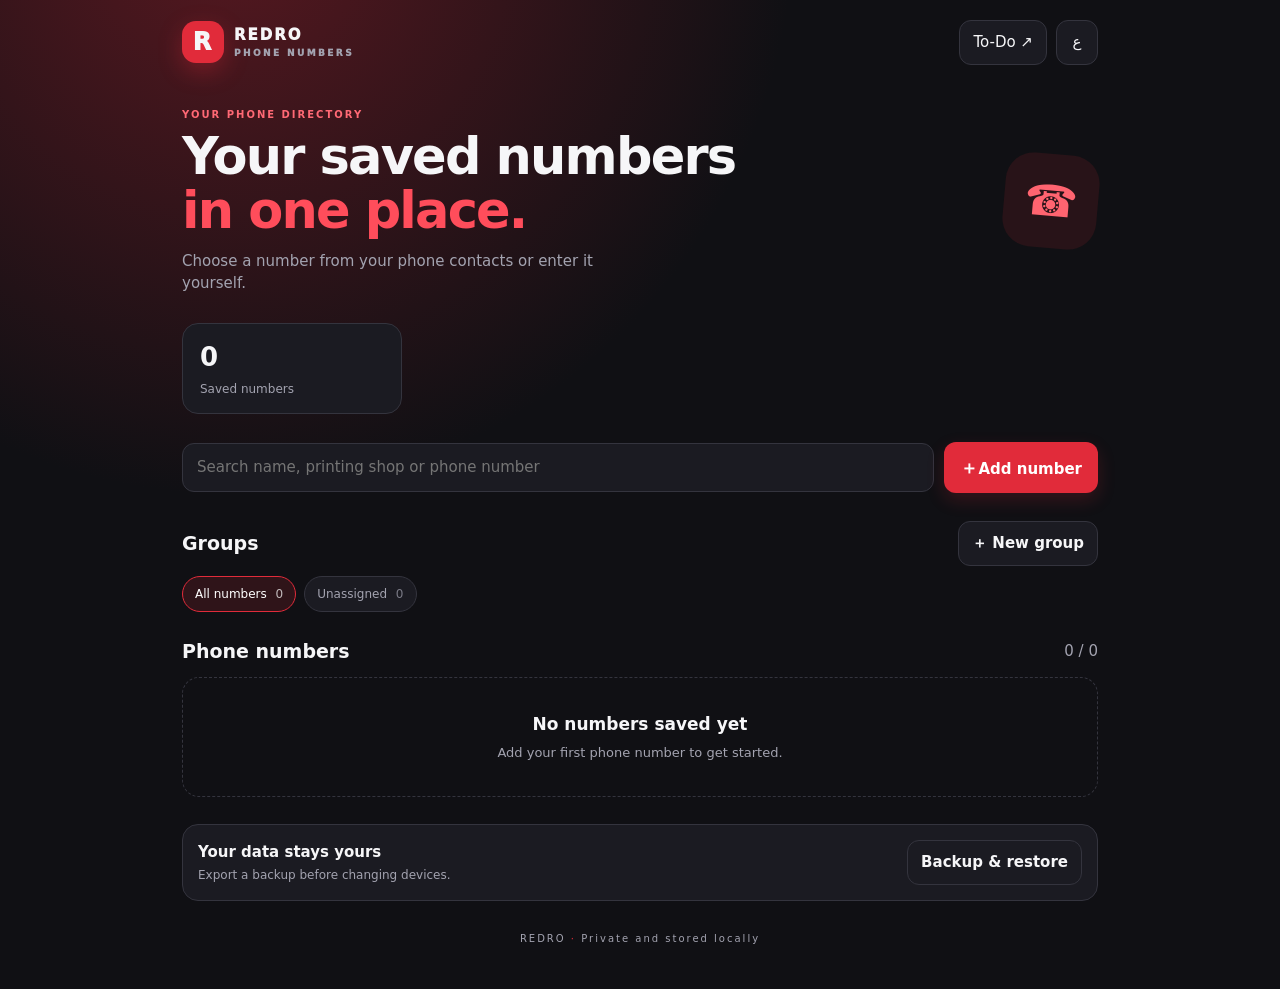
==== commit 7bcc72f3: "Add linked task form to Phone Manager" ====
--- a/phone-numbers-manager/index.html
+++ b/phone-numbers-manager/index.html
@@ -25,6 +25,7 @@
 <footer>REDRO <span>·</span> <span data-i18n="local">Private and stored locally</span></footer>
 </div>
 <dialog id="contactDialog" class="dialog"><form id="contactForm" method="dialog"><div class="dialog-head"><div><p class="eyebrow" data-i18n="contactDetails">CONTACT DETAILS</p><h2 id="contactDialogTitle" data-i18n="newContact">New contact</h2></div><button type="button" class="close-btn" data-close="contactDialog">×</button></div><input id="contactId" type="hidden"><div class="picker-row"><button id="pickPhoneContact" type="button" class="secondary" data-i18n="pickPhone">Choose from phone contacts</button><span id="pickerHint" class="muted" data-i18n="pickerHint">Or enter the details manually</span></div><label><span data-i18n="name">Name</span><input id="nameInput" maxlength="90" required autocomplete="name"></label><label><span data-i18n="shopName">Printing shop name</span><input id="shopInput" maxlength="90" autocomplete="organization"></label><label><span data-i18n="phone">Phone number</span><input id="phoneInput" type="tel" maxlength="40" required autocomplete="tel"></label><label><span data-i18n="chooseGroup">Group (optional)</span><select id="groupSelect"></select></label><p id="formError" class="error"></p><div class="dialog-actions"><button type="button" class="secondary" data-close="contactDialog" data-i18n="cancel">Cancel</button><button type="submit" class="primary" data-i18n="save">Save contact</button></div></form></dialog>
+<dialog id="taskDialog" class="dialog"><form id="taskForm" method="dialog"><div class="dialog-head"><div><p class="eyebrow" data-i18n="taskTitle">TASK DETAILS</p><h2 data-i18n="addTask">Add task</h2></div><button type="button" class="close-btn" data-close="taskDialog">×</button></div><input id="taskContactId" type="hidden"><p id="taskContactLabel" class="task-hint"></p><label><span data-i18n="taskName">Task</span><textarea id="taskTitleInput" rows="3" maxlength="500" required></textarea></label><label><span data-i18n="taskNotes">Notes (optional)</span><textarea id="taskNotesInput" rows="2" maxlength="2000"></textarea></label><div class="field-row"><label><span data-i18n="dueDate">Due date</span><input id="taskDate" type="date" required></label><label><span data-i18n="priority">Priority</span><select id="taskPriority"><option value="low" data-i18n="low">Low</option><option value="medium" selected data-i18n="medium">Medium</option><option value="high" data-i18n="high">High</option></select></label></div><p id="taskFormError" class="error"></p><div class="dialog-actions"><button type="button" class="secondary" data-close="taskDialog" data-i18n="cancel">Cancel</button><button type="submit" class="primary" data-i18n="save">Save task</button></div></form></dialog>
 <dialog id="backupDialog" class="dialog"><div class="dialog-head"><div><p class="eyebrow" data-i18n="yourData">YOUR DATA</p><h2 data-i18n="backup">Backup & restore</h2></div><button type="button" class="close-btn" data-close="backupDialog">×</button></div><p class="muted" data-i18n="backupLong">Contacts are stored locally in your browser. Export a backup before switching devices.</p><div class="backup-actions"><button id="exportBtn" class="primary" data-i18n="export">Export backup</button><label class="secondary file-label"><span data-i18n="import">Import backup</span><input id="importInput" type="file" accept=".json,application/json"></label></div><div class="import-mode"><label><input type="radio" name="importMode" value="merge" checked><span data-i18n="merge">Merge with current contacts</span></label><label><input type="radio" name="importMode" value="replace"><span data-i18n="replace">Replace all contacts</span></label></div><p id="backupError" class="error"></p></dialog>
 <div id="toast" class="toast" role="status"></div>
 <script src="./app.js" defer></script>
